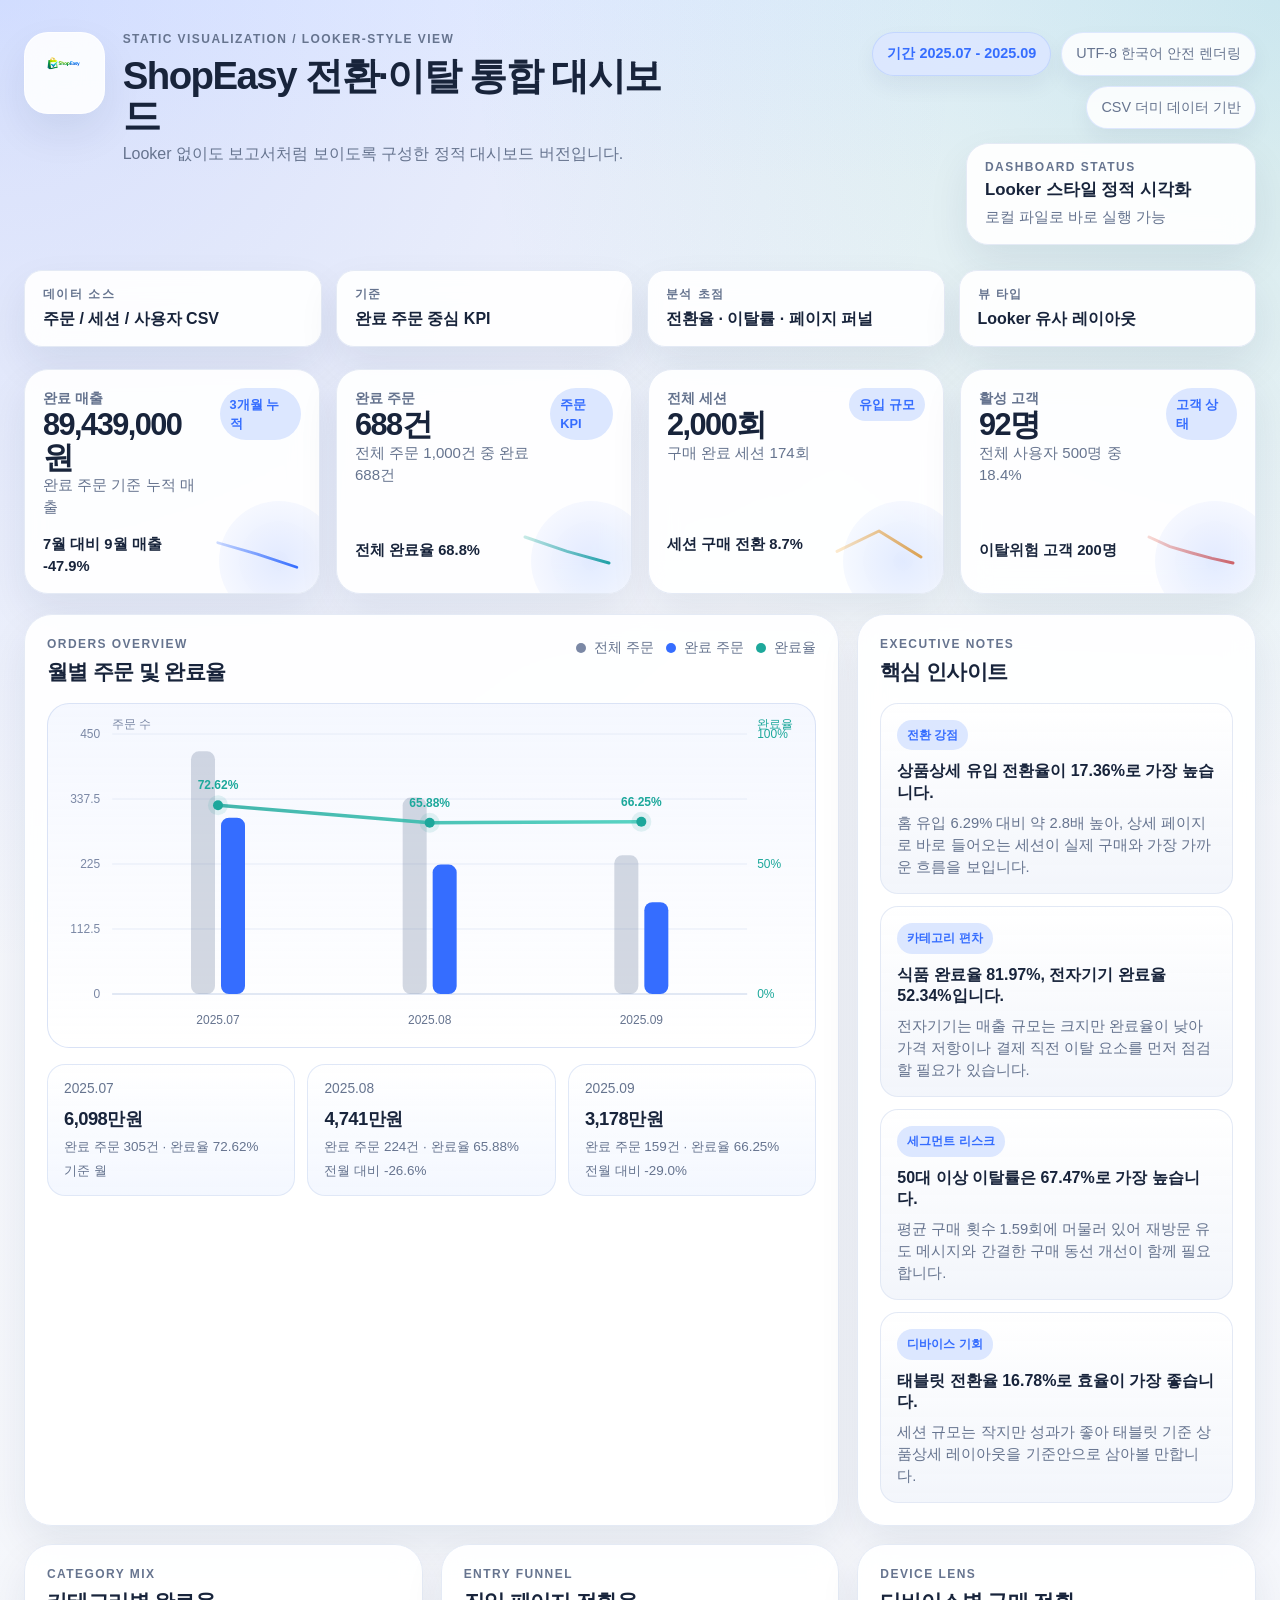
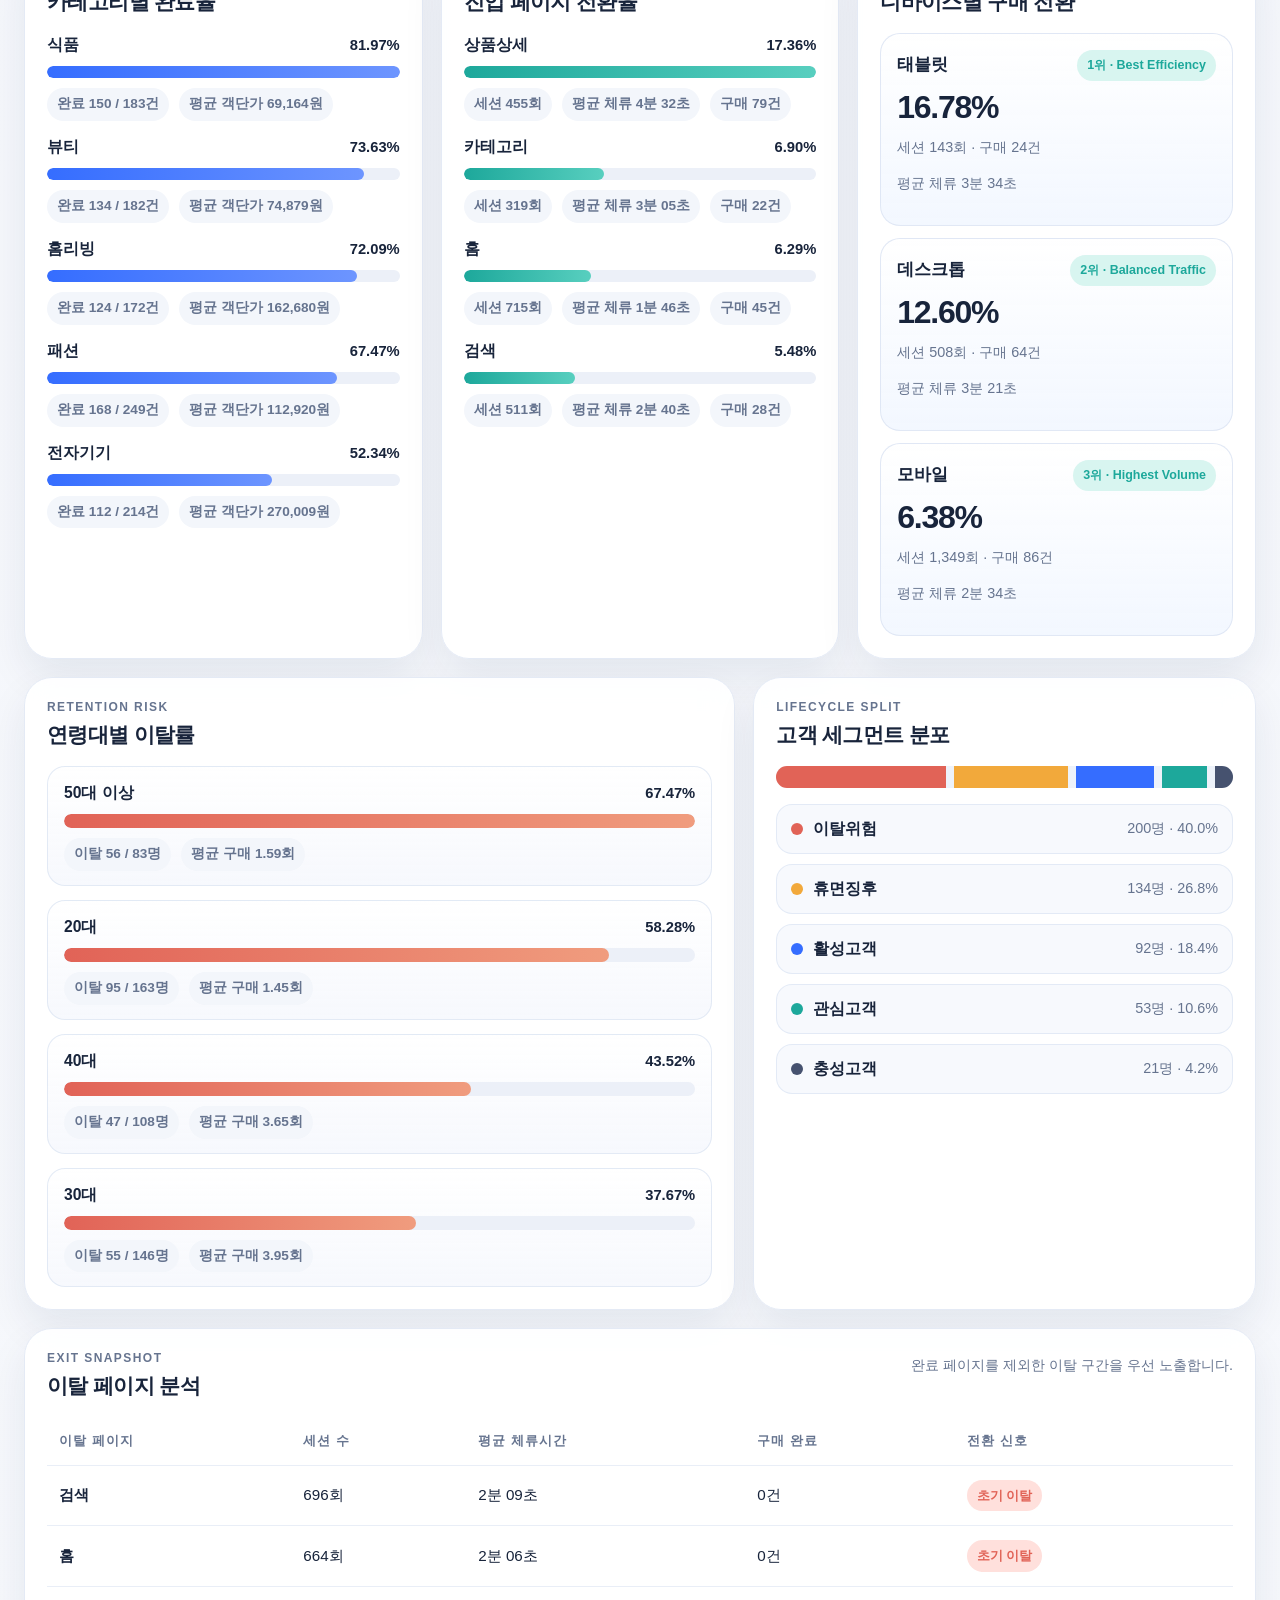
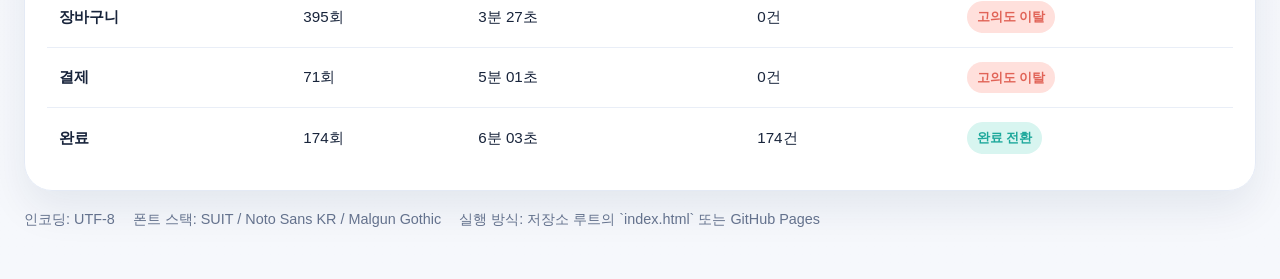
==== index.html @ 2dcf9343 "Publish ShopEasy static dashboard" ====
<!DOCTYPE html>
<html lang="ko">
  <head>
    <meta charset="UTF-8" />
    <meta name="viewport" content="width=device-width, initial-scale=1.0" />
    <base href="./looker-dashboard/" />
    <title>ShopEasy Looker 스타일 대시보드</title>
    <link rel="stylesheet" href="./styles.css" />
  </head>
  <body>
    <div class="app-shell">
      <header class="topbar">
        <div class="brand-block">
          <div class="brand-mark">
            <img src="./assets/brand-logo.png" alt="ShopEasy 브랜드 로고" />
          </div>
          <div class="brand-copy">
            <p class="eyebrow">Static Visualization / Looker-style View</p>
            <h1>ShopEasy 전환·이탈 통합 대시보드</h1>
            <p class="subtitle">
              Looker 없이도 보고서처럼 보이도록 구성한 정적 대시보드 버전입니다.
            </p>
          </div>
        </div>
        <div class="topbar-side">
          <div class="chip-stack">
            <span class="chip chip-strong">기간 2025.07 - 2025.09</span>
            <span class="chip">UTF-8 한국어 안전 렌더링</span>
            <span class="chip">CSV 더미 데이터 기반</span>
          </div>
          <div class="status-card">
            <span class="status-label">Dashboard Status</span>
            <strong>Looker 스타일 정적 시각화</strong>
            <span class="status-meta">로컬 파일로 바로 실행 가능</span>
          </div>
        </div>
      </header>

      <section class="filter-strip" aria-label="대시보드 필터 상태">
        <div class="filter-card">
          <span class="filter-label">데이터 소스</span>
          <strong>주문 / 세션 / 사용자 CSV</strong>
        </div>
        <div class="filter-card">
          <span class="filter-label">기준</span>
          <strong>완료 주문 중심 KPI</strong>
        </div>
        <div class="filter-card">
          <span class="filter-label">분석 초점</span>
          <strong>전환율 · 이탈률 · 페이지 퍼널</strong>
        </div>
        <div class="filter-card">
          <span class="filter-label">뷰 타입</span>
          <strong>Looker 유사 레이아웃</strong>
        </div>
      </section>

      <section class="kpi-grid" id="kpi-grid" aria-label="핵심 지표"></section>

      <main class="dashboard-grid">
        <section class="panel span-8">
          <div class="panel-header">
            <div>
              <p class="panel-label">Orders Overview</p>
              <h2>월별 주문 및 완료율</h2>
            </div>
            <div class="legend-inline">
              <span><i class="swatch swatch-slate"></i>전체 주문</span>
              <span><i class="swatch swatch-blue"></i>완료 주문</span>
              <span><i class="swatch swatch-teal"></i>완료율</span>
            </div>
          </div>
          <div class="chart-frame">
            <div id="monthly-chart" class="svg-chart" role="img" aria-label="월별 주문과 완료율 차트"></div>
          </div>
          <div class="mini-metrics" id="monthly-metrics"></div>
        </section>

        <aside class="panel span-4">
          <div class="panel-header">
            <div>
              <p class="panel-label">Executive Notes</p>
              <h2>핵심 인사이트</h2>
            </div>
          </div>
          <div class="insight-list" id="insight-list"></div>
        </aside>

        <section class="panel span-4">
          <div class="panel-header">
            <div>
              <p class="panel-label">Category Mix</p>
              <h2>카테고리별 완료율</h2>
            </div>
          </div>
          <div id="category-chart" class="metric-list"></div>
        </section>

        <section class="panel span-4">
          <div class="panel-header">
            <div>
              <p class="panel-label">Entry Funnel</p>
              <h2>진입 페이지 전환율</h2>
            </div>
          </div>
          <div id="entry-chart" class="metric-list"></div>
        </section>

        <section class="panel span-4">
          <div class="panel-header">
            <div>
              <p class="panel-label">Device Lens</p>
              <h2>디바이스별 구매 전환</h2>
            </div>
          </div>
          <div id="device-chart" class="device-grid"></div>
        </section>

        <section class="panel span-7">
          <div class="panel-header">
            <div>
              <p class="panel-label">Retention Risk</p>
              <h2>연령대별 이탈률</h2>
            </div>
          </div>
          <div id="age-chart" class="metric-list metric-list-wide"></div>
        </section>

        <section class="panel span-5">
          <div class="panel-header">
            <div>
              <p class="panel-label">Lifecycle Split</p>
              <h2>고객 세그먼트 분포</h2>
            </div>
          </div>
          <div class="segment-stack" id="segment-stack"></div>
          <div class="segment-legend" id="segment-legend"></div>
        </section>

        <section class="panel span-12">
          <div class="panel-header">
            <div>
              <p class="panel-label">Exit Snapshot</p>
              <h2>이탈 페이지 분석</h2>
            </div>
            <p class="panel-note">완료 페이지를 제외한 이탈 구간을 우선 노출합니다.</p>
          </div>
          <div class="table-shell">
            <table class="data-table">
              <thead>
                <tr>
                  <th>이탈 페이지</th>
                  <th>세션 수</th>
                  <th>평균 체류시간</th>
                  <th>구매 완료</th>
                  <th>전환 신호</th>
                </tr>
              </thead>
              <tbody id="exit-table-body"></tbody>
            </table>
          </div>
        </section>
      </main>

      <footer class="page-footer">
        <span>인코딩: UTF-8</span>
        <span>폰트 스택: SUIT / Noto Sans KR / Malgun Gothic</span>
        <span>실행 방식: 저장소 루트의 `index.html` 또는 GitHub Pages</span>
      </footer>
    </div>

    <script src="./script.js" charset="UTF-8"></script>
  </body>
</html>
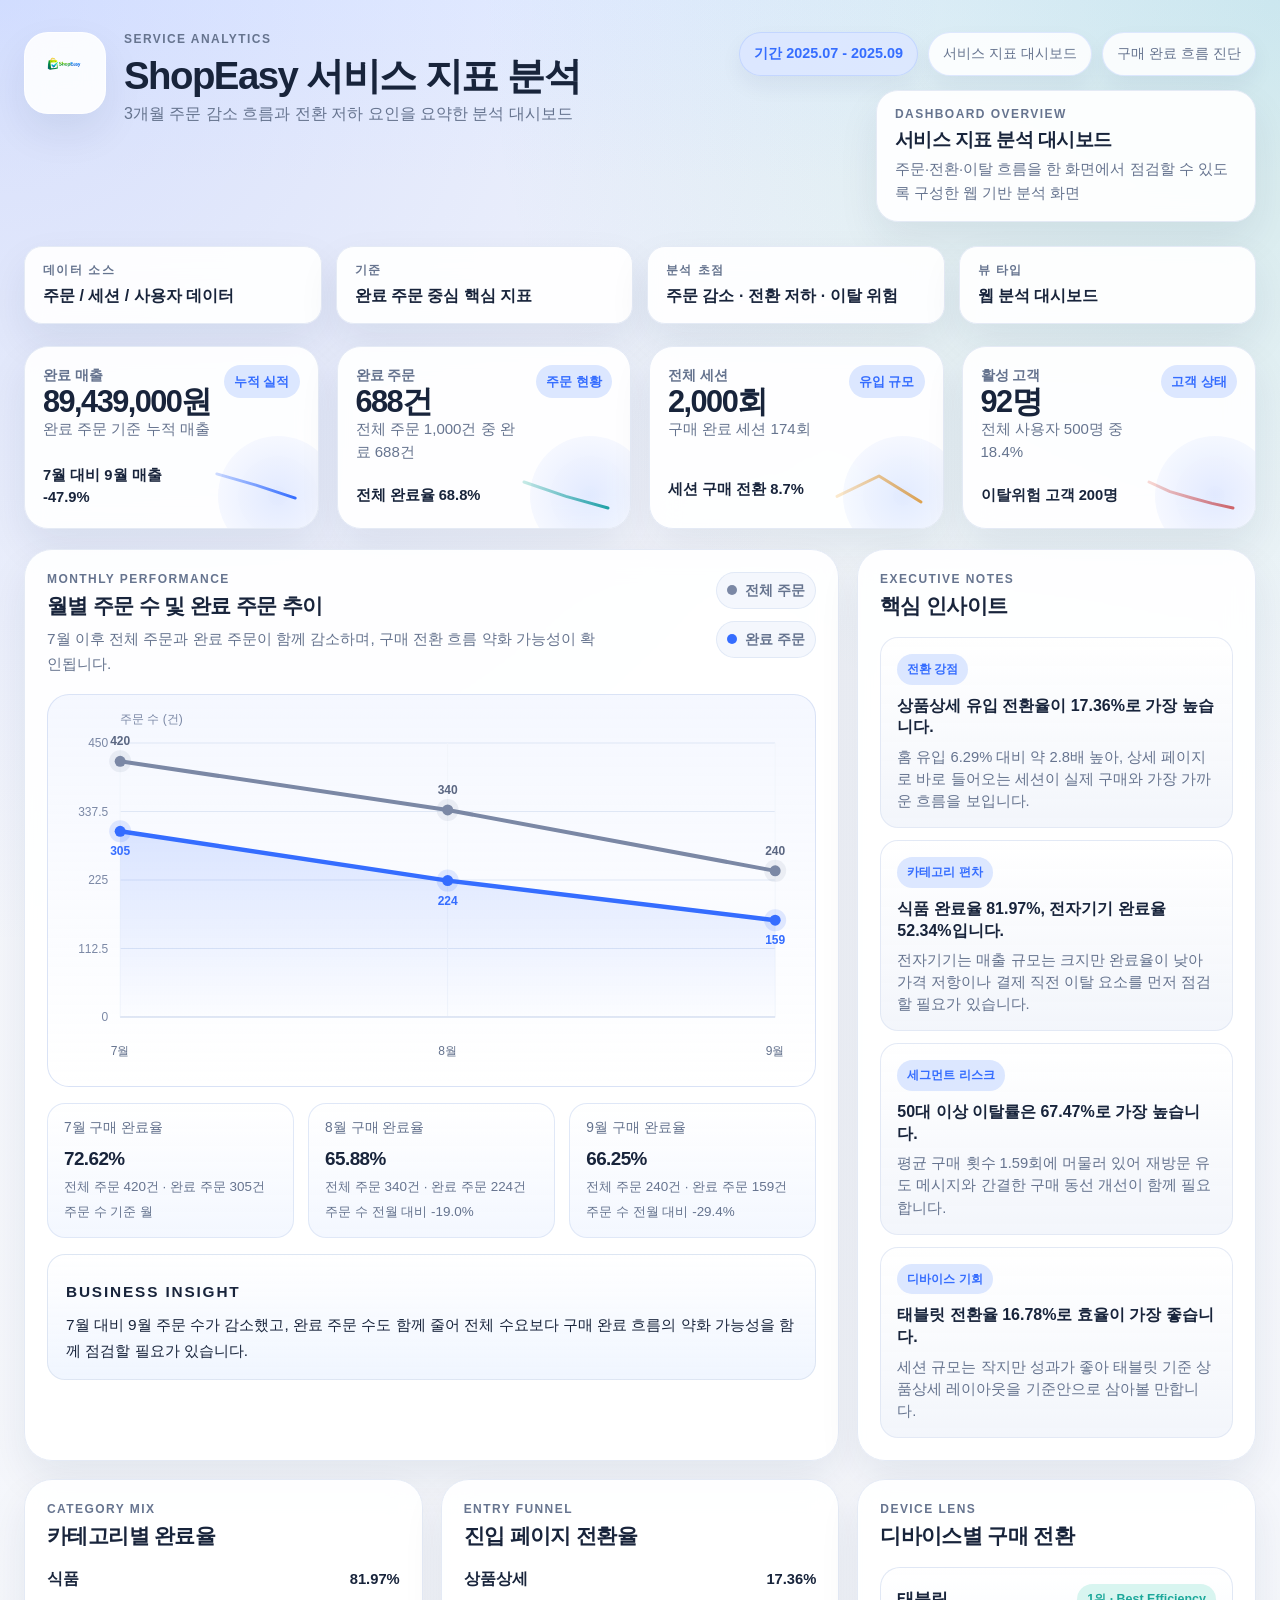
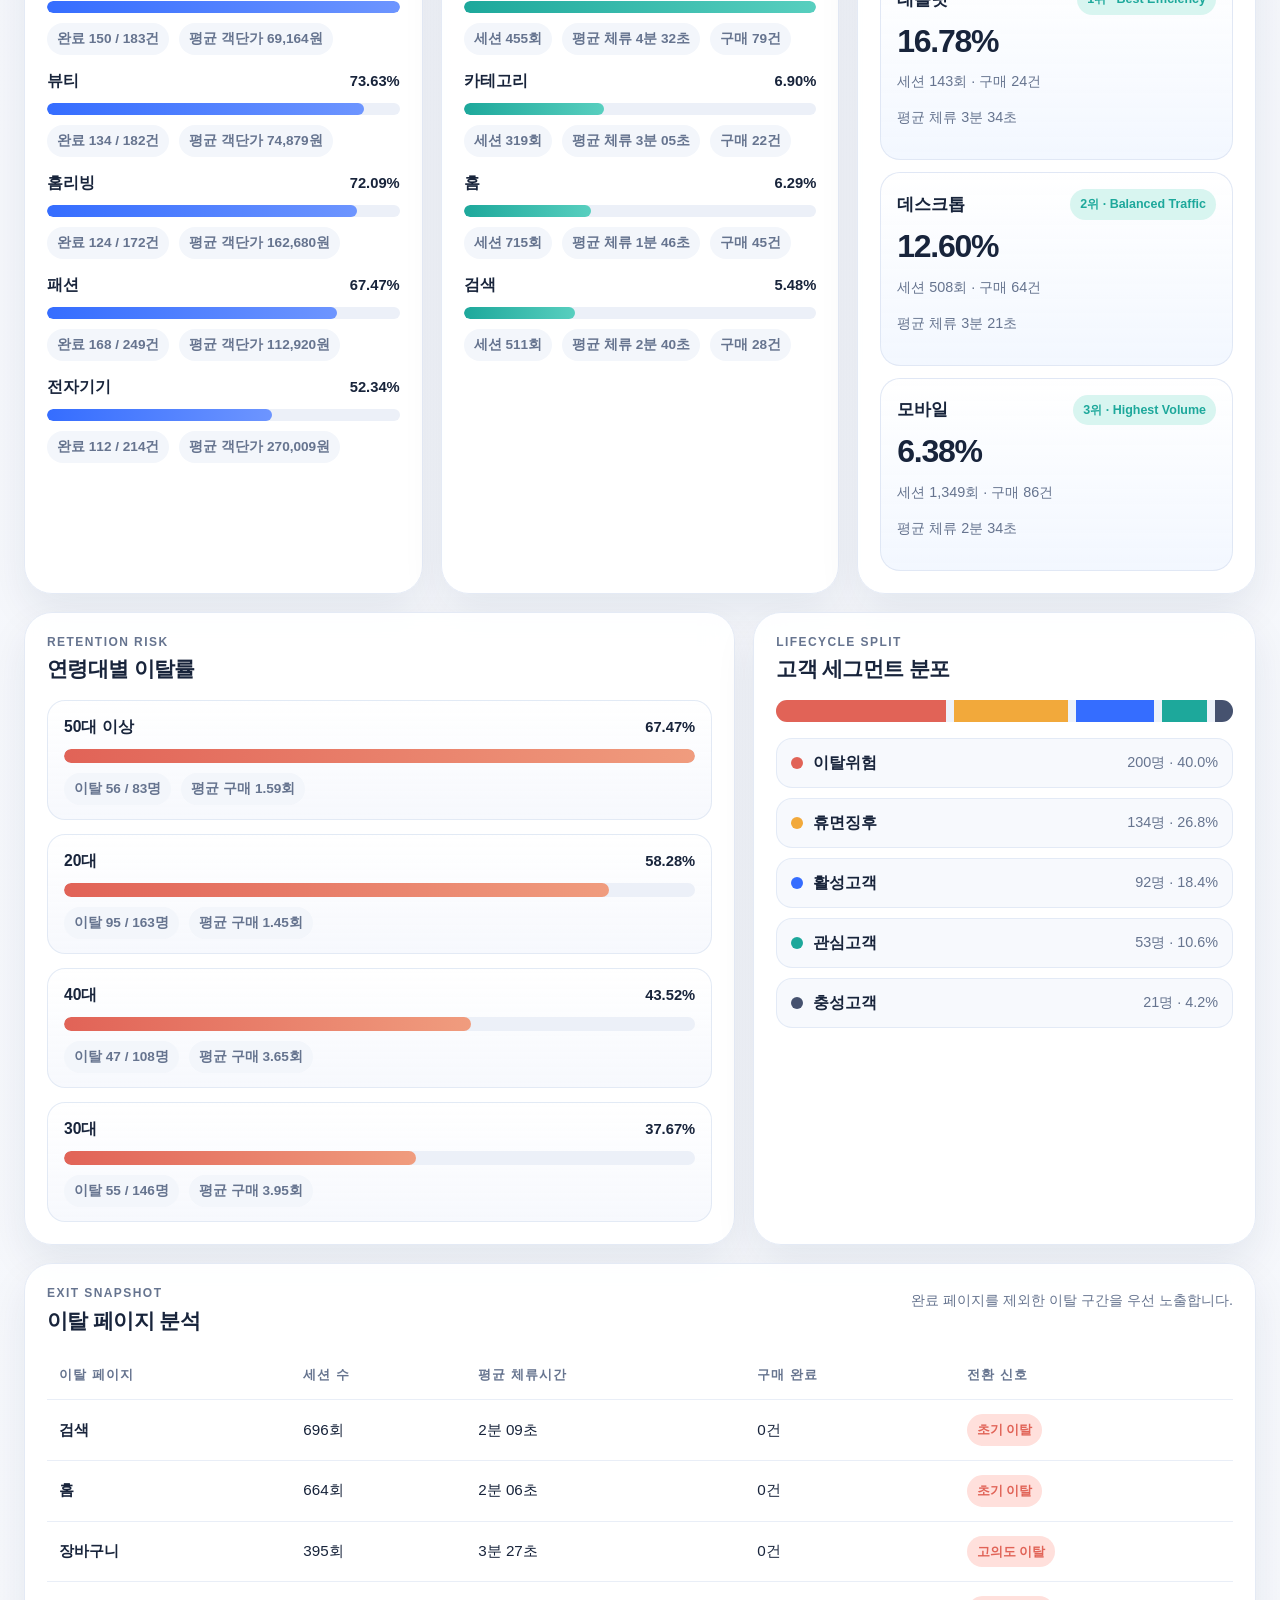
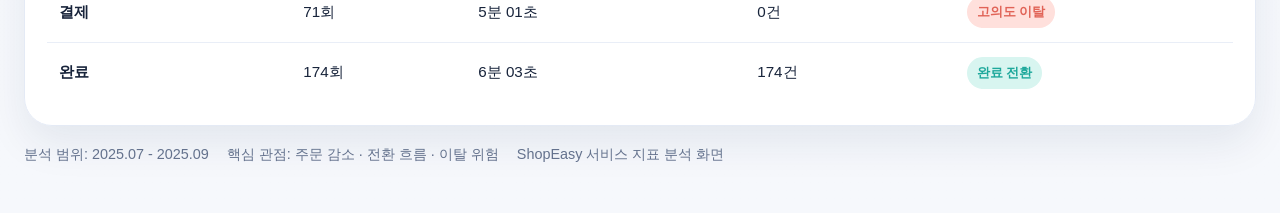
==== commit c73516ef: "Refine dashboard copy and monthly trend section" ====
--- a/index.html
+++ b/index.html
@@ -4,7 +4,7 @@
     <meta charset="UTF-8" />
     <meta name="viewport" content="width=device-width, initial-scale=1.0" />
     <base href="./looker-dashboard/" />
-    <title>ShopEasy Looker 스타일 대시보드</title>
+    <title>ShopEasy 서비스 지표 분석</title>
     <link rel="stylesheet" href="./styles.css" />
   </head>
   <body>
@@ -15,23 +15,23 @@
             <img src="./assets/brand-logo.png" alt="ShopEasy 브랜드 로고" />
           </div>
           <div class="brand-copy">
-            <p class="eyebrow">Static Visualization / Looker-style View</p>
-            <h1>ShopEasy 전환·이탈 통합 대시보드</h1>
+            <p class="eyebrow">SERVICE ANALYTICS</p>
+            <h1>ShopEasy 서비스 지표 분석</h1>
             <p class="subtitle">
-              Looker 없이도 보고서처럼 보이도록 구성한 정적 대시보드 버전입니다.
+              3개월 주문 감소 흐름과 전환 저하 요인을 요약한 분석 대시보드
             </p>
           </div>
         </div>
         <div class="topbar-side">
           <div class="chip-stack">
             <span class="chip chip-strong">기간 2025.07 - 2025.09</span>
-            <span class="chip">UTF-8 한국어 안전 렌더링</span>
-            <span class="chip">CSV 더미 데이터 기반</span>
+            <span class="chip">서비스 지표 대시보드</span>
+            <span class="chip">구매 완료 흐름 진단</span>
           </div>
           <div class="status-card">
-            <span class="status-label">Dashboard Status</span>
-            <strong>Looker 스타일 정적 시각화</strong>
-            <span class="status-meta">로컬 파일로 바로 실행 가능</span>
+            <span class="status-label">DASHBOARD OVERVIEW</span>
+            <strong>서비스 지표 분석 대시보드</strong>
+            <span class="status-meta">주문·전환·이탈 흐름을 한 화면에서 점검할 수 있도록 구성한 웹 기반 분석 화면</span>
           </div>
         </div>
       </header>
@@ -39,41 +39,44 @@
       <section class="filter-strip" aria-label="대시보드 필터 상태">
         <div class="filter-card">
           <span class="filter-label">데이터 소스</span>
-          <strong>주문 / 세션 / 사용자 CSV</strong>
+          <strong>주문 / 세션 / 사용자 데이터</strong>
         </div>
         <div class="filter-card">
           <span class="filter-label">기준</span>
-          <strong>완료 주문 중심 KPI</strong>
+          <strong>완료 주문 중심 핵심 지표</strong>
         </div>
         <div class="filter-card">
           <span class="filter-label">분석 초점</span>
-          <strong>전환율 · 이탈률 · 페이지 퍼널</strong>
+          <strong>주문 감소 · 전환 저하 · 이탈 위험</strong>
         </div>
         <div class="filter-card">
           <span class="filter-label">뷰 타입</span>
-          <strong>Looker 유사 레이아웃</strong>
+          <strong>웹 분석 대시보드</strong>
         </div>
       </section>
 
       <section class="kpi-grid" id="kpi-grid" aria-label="핵심 지표"></section>
 
       <main class="dashboard-grid">
-        <section class="panel span-8">
+        <section class="panel span-8 monthly-panel">
           <div class="panel-header">
             <div>
-              <p class="panel-label">Orders Overview</p>
-              <h2>월별 주문 및 완료율</h2>
+              <p class="panel-label">Monthly Performance</p>
+              <h2>월별 주문 수 및 완료 주문 추이</h2>
+              <p class="panel-subtitle">
+                7월 이후 전체 주문과 완료 주문이 함께 감소하며, 구매 전환 흐름 약화 가능성이 확인됩니다.
+              </p>
             </div>
             <div class="legend-inline">
               <span><i class="swatch swatch-slate"></i>전체 주문</span>
               <span><i class="swatch swatch-blue"></i>완료 주문</span>
-              <span><i class="swatch swatch-teal"></i>완료율</span>
             </div>
           </div>
           <div class="chart-frame">
-            <div id="monthly-chart" class="svg-chart" role="img" aria-label="월별 주문과 완료율 차트"></div>
+            <div id="monthly-chart" class="svg-chart" role="img" aria-label="월별 주문 수 및 완료 주문 추이 차트"></div>
           </div>
           <div class="mini-metrics" id="monthly-metrics"></div>
+          <div class="monthly-insight" id="monthly-insight"></div>
         </section>
 
         <aside class="panel span-4">
@@ -163,9 +166,9 @@
       </main>
 
       <footer class="page-footer">
-        <span>인코딩: UTF-8</span>
-        <span>폰트 스택: SUIT / Noto Sans KR / Malgun Gothic</span>
-        <span>실행 방식: 저장소 루트의 `index.html` 또는 GitHub Pages</span>
+        <span>분석 범위: 2025.07 - 2025.09</span>
+        <span>핵심 관점: 주문 감소 · 전환 흐름 · 이탈 위험</span>
+        <span>ShopEasy 서비스 지표 분석 화면</span>
       </footer>
     </div>
 
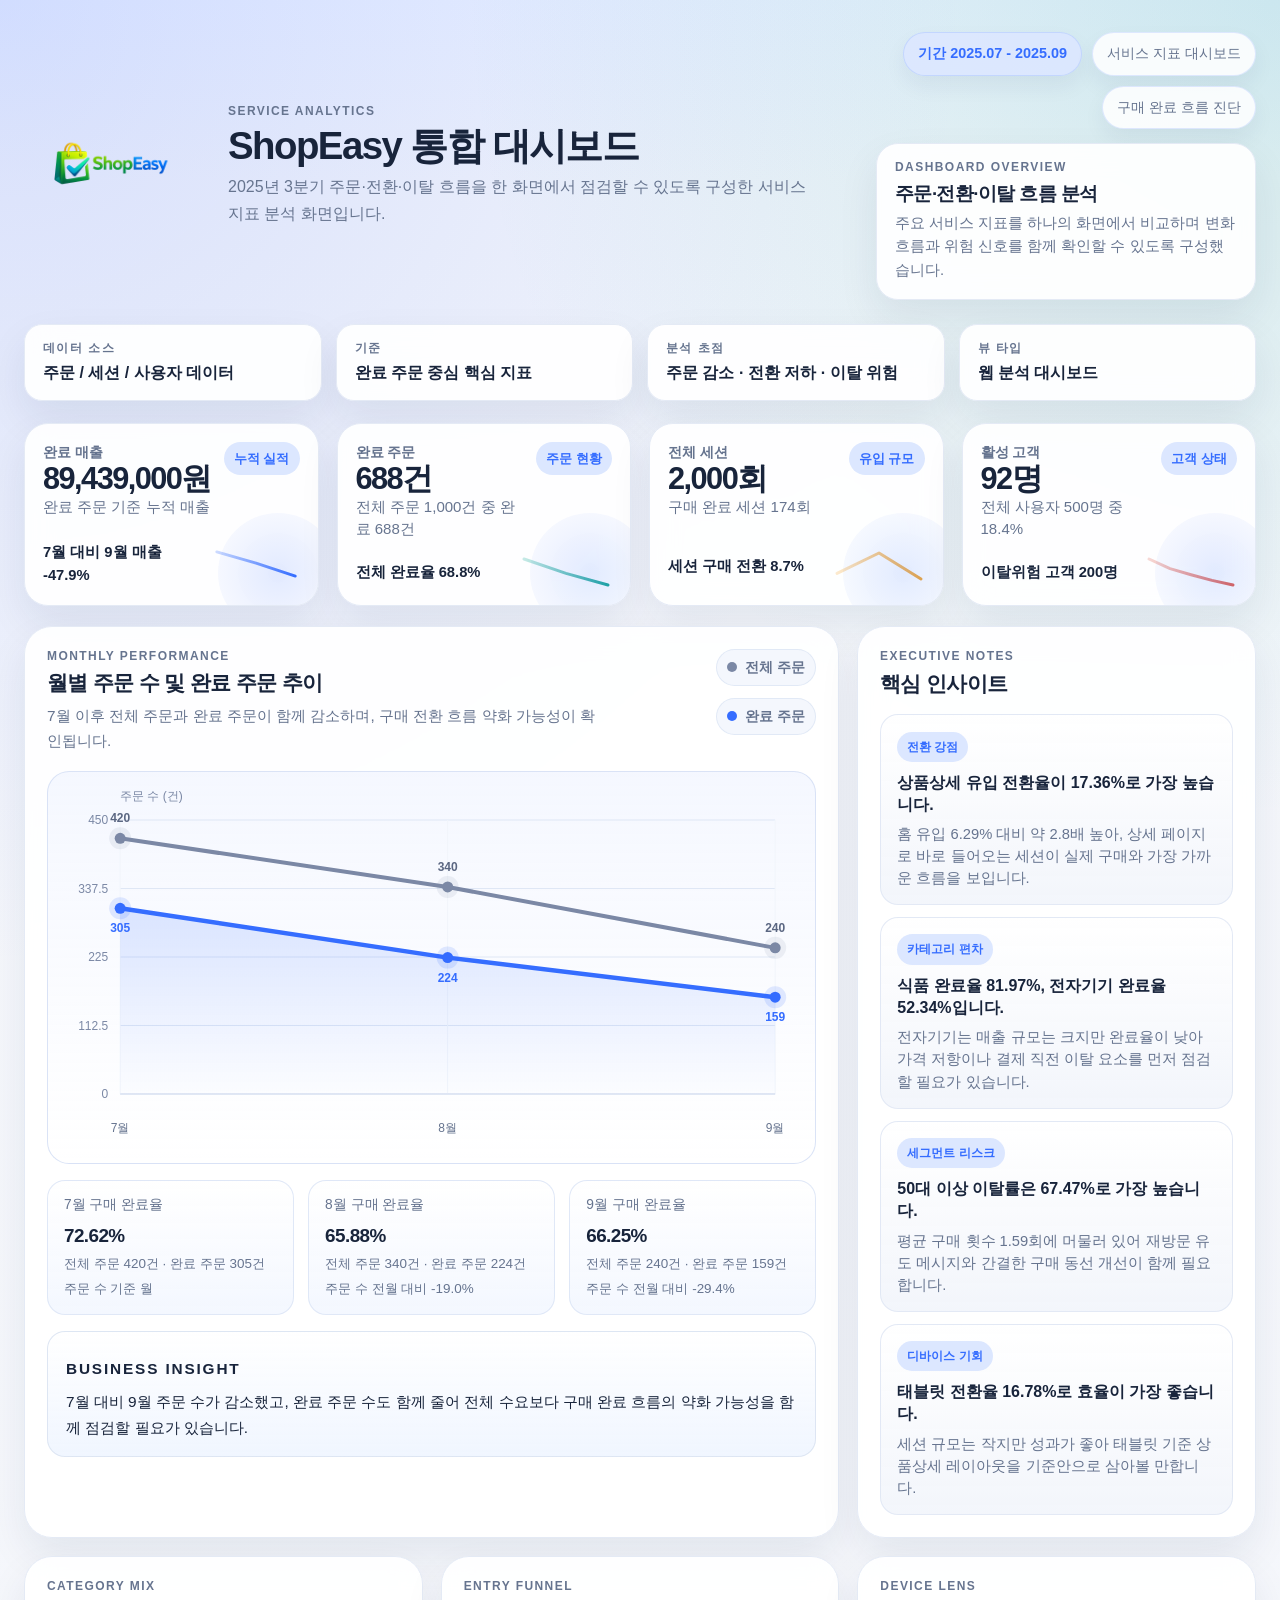
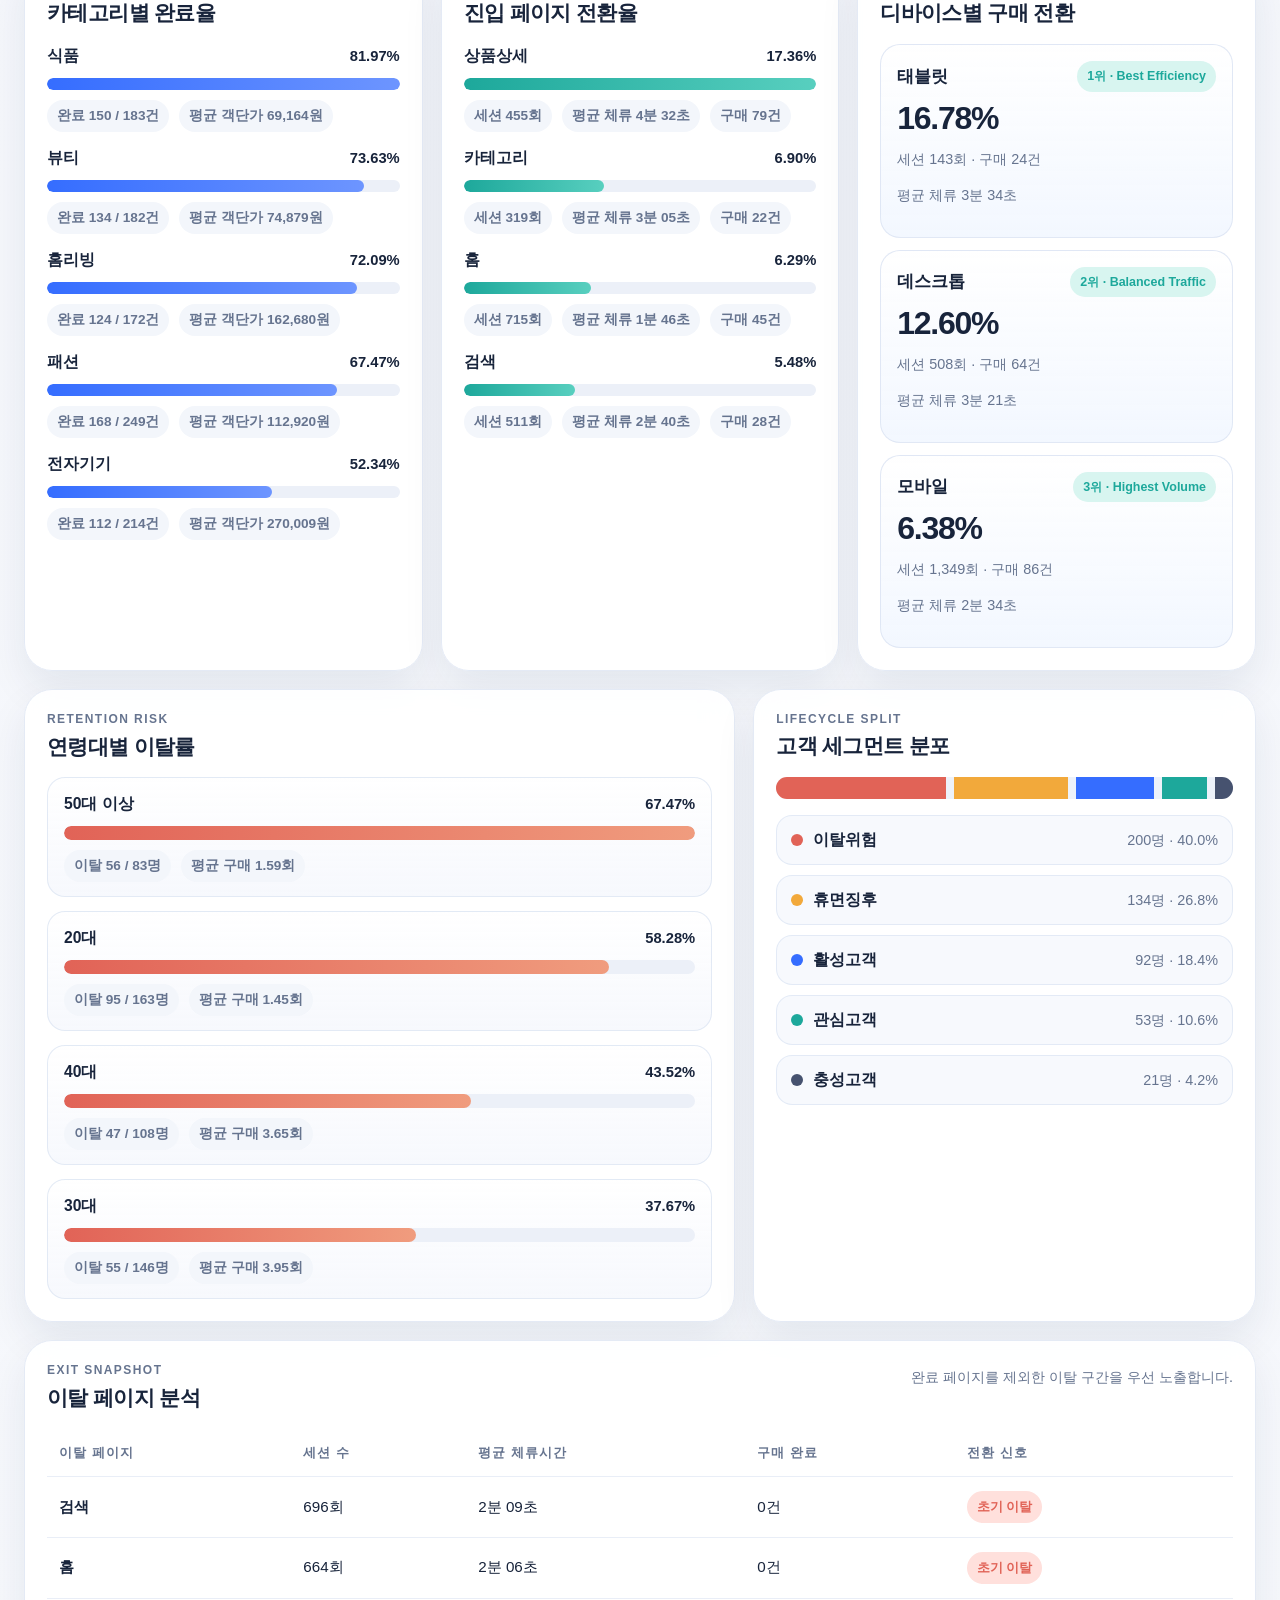
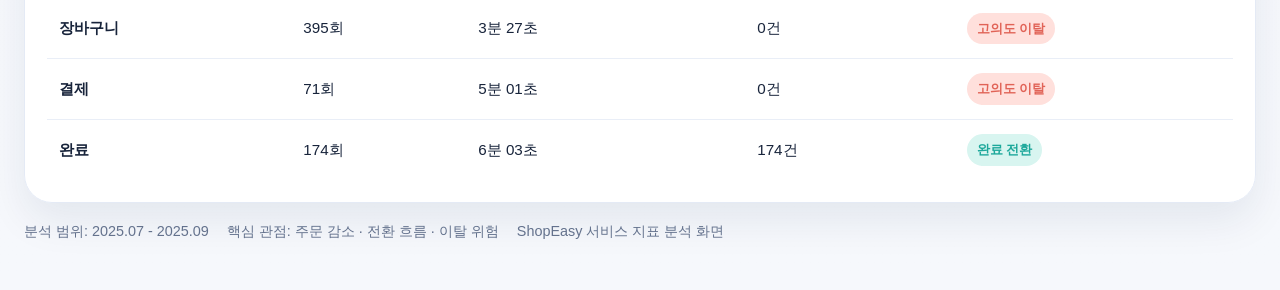
==== commit de26036b: "Refine dashboard header and logo branding" ====
--- a/index.html
+++ b/index.html
@@ -4,7 +4,7 @@
     <meta charset="UTF-8" />
     <meta name="viewport" content="width=device-width, initial-scale=1.0" />
     <base href="./looker-dashboard/" />
-    <title>ShopEasy 서비스 지표 분석</title>
+    <title>ShopEasy 통합 대시보드</title>
     <link rel="stylesheet" href="./styles.css" />
   </head>
   <body>
@@ -16,9 +16,9 @@
           </div>
           <div class="brand-copy">
             <p class="eyebrow">SERVICE ANALYTICS</p>
-            <h1>ShopEasy 서비스 지표 분석</h1>
+            <h1>ShopEasy 통합 대시보드</h1>
             <p class="subtitle">
-              3개월 주문 감소 흐름과 전환 저하 요인을 요약한 분석 대시보드
+              2025년 3분기 주문·전환·이탈 흐름을 한 화면에서 점검할 수 있도록 구성한 서비스 지표 분석 화면입니다.
             </p>
           </div>
         </div>
@@ -30,8 +30,8 @@
           </div>
           <div class="status-card">
             <span class="status-label">DASHBOARD OVERVIEW</span>
-            <strong>서비스 지표 분석 대시보드</strong>
-            <span class="status-meta">주문·전환·이탈 흐름을 한 화면에서 점검할 수 있도록 구성한 웹 기반 분석 화면</span>
+            <strong>주문·전환·이탈 흐름 분석</strong>
+            <span class="status-meta">주요 서비스 지표를 하나의 화면에서 비교하며 변화 흐름과 위험 신호를 함께 확인할 수 있도록 구성했습니다.</span>
           </div>
         </div>
       </header>
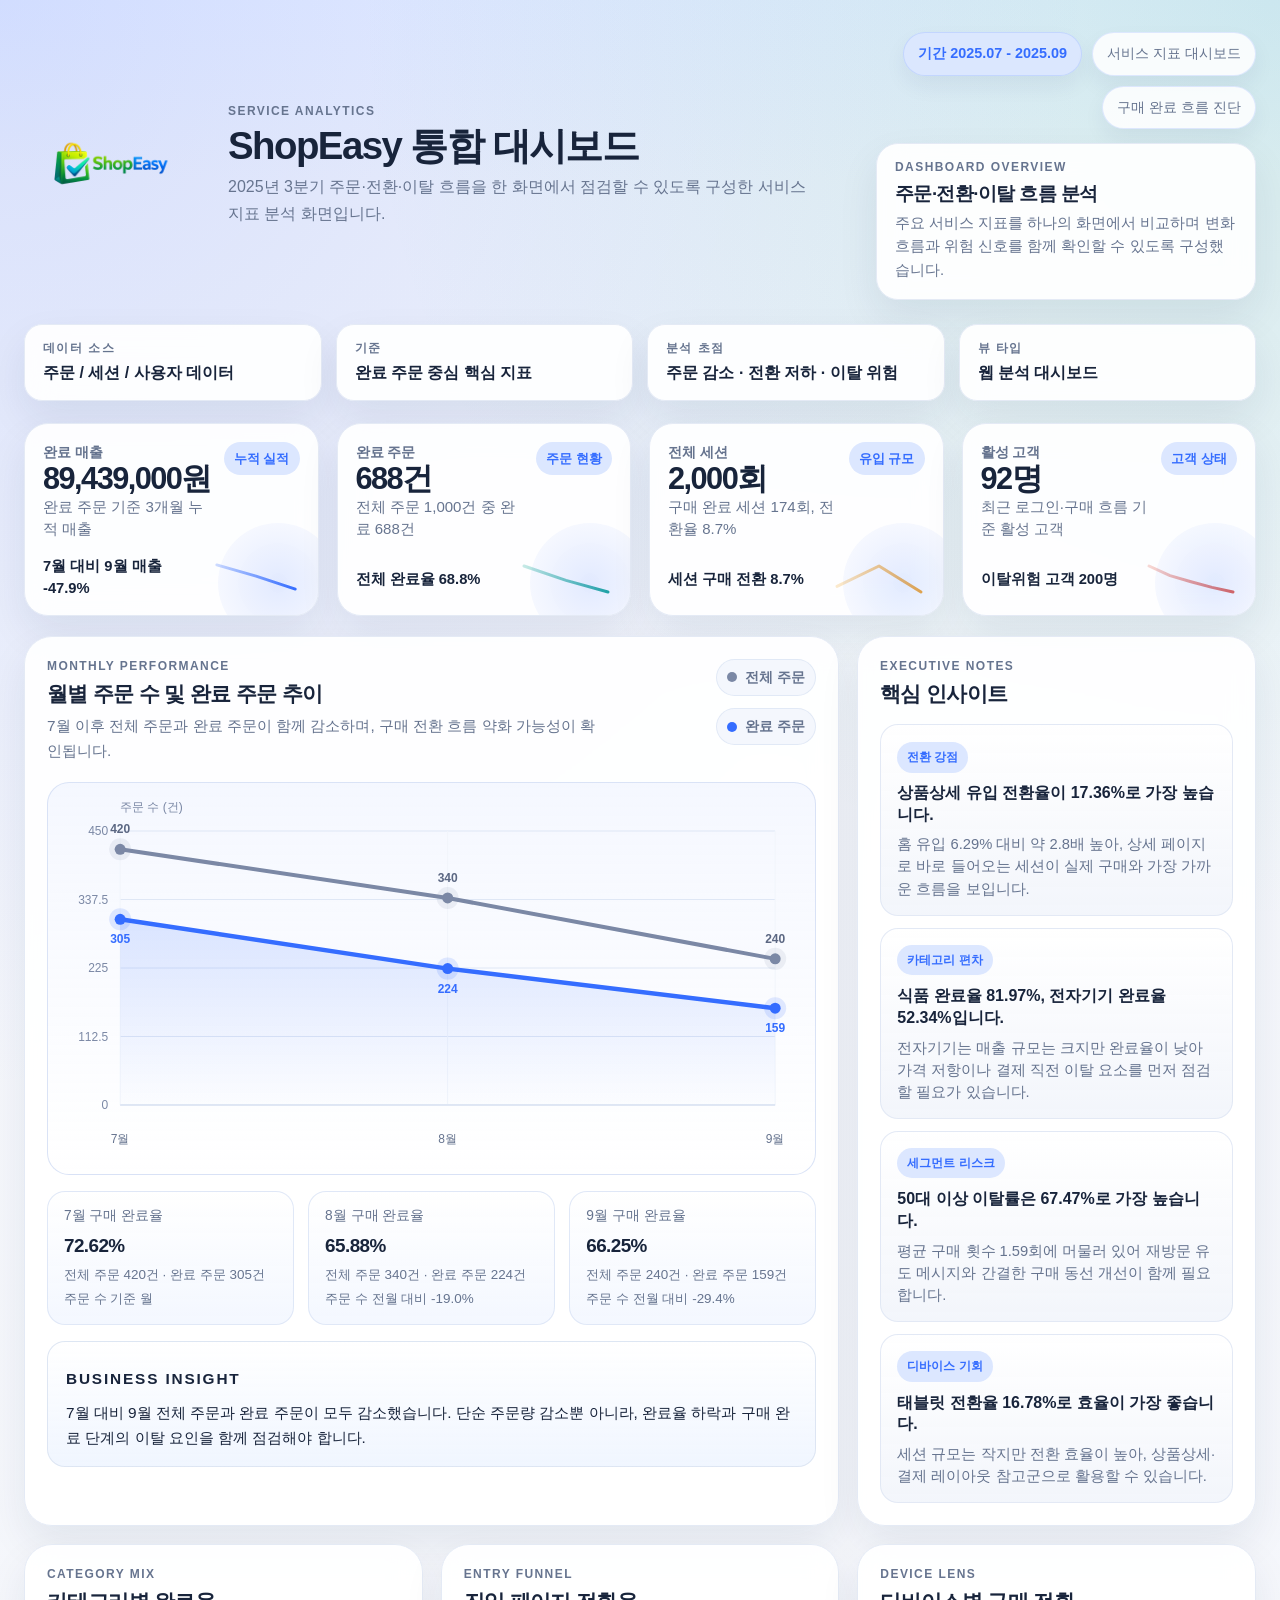
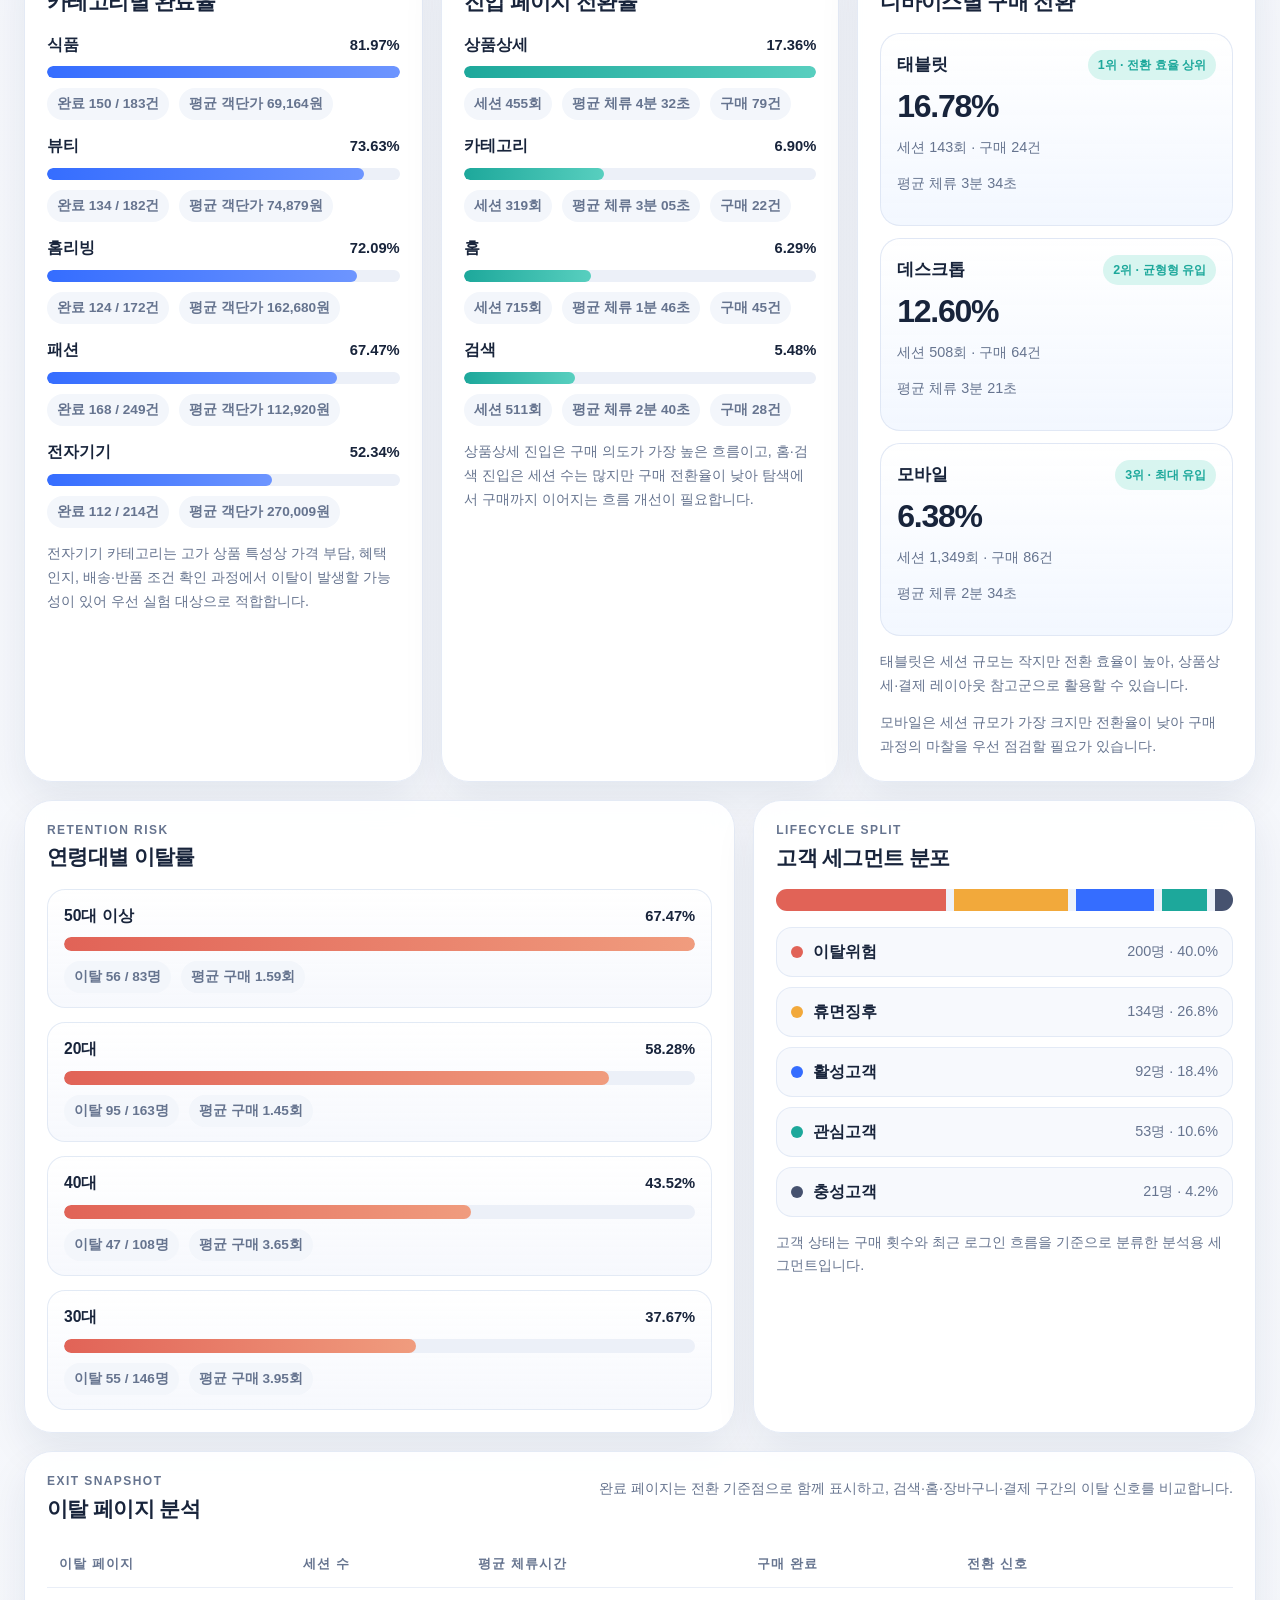
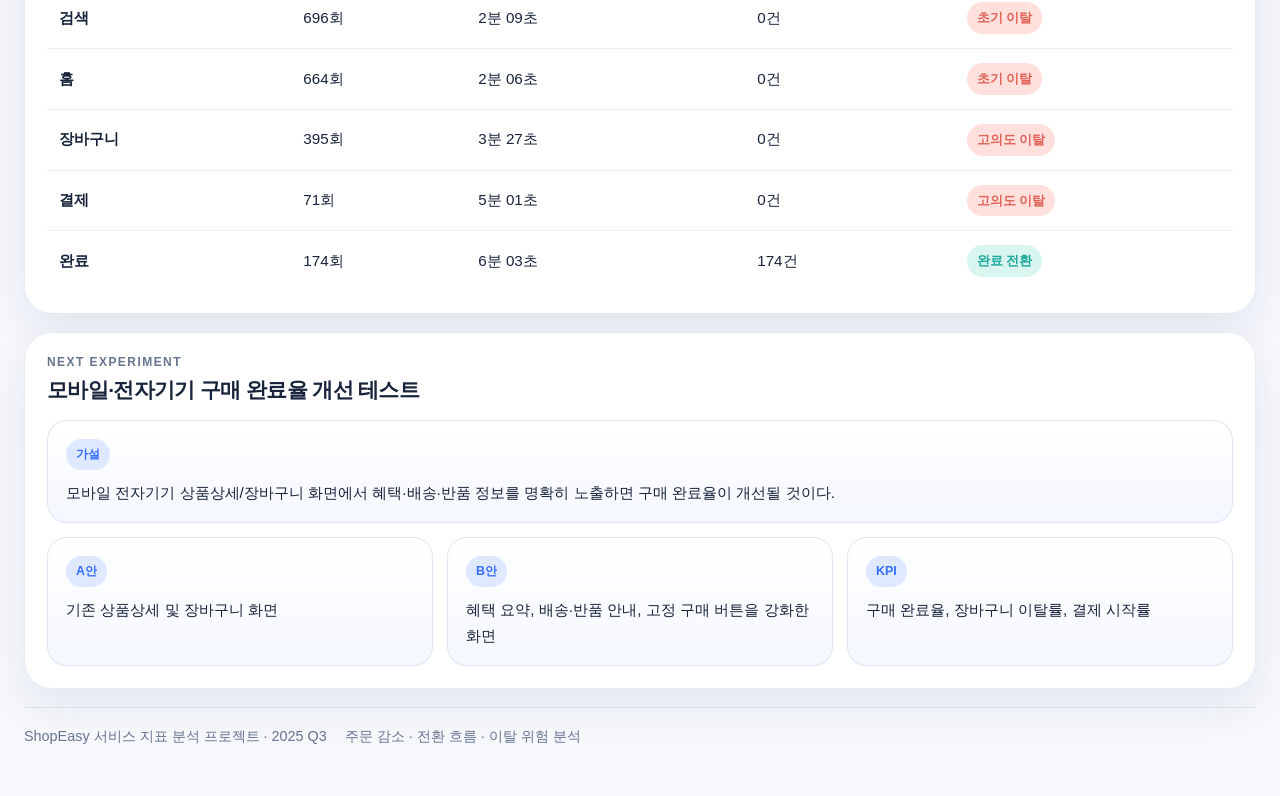
==== commit 4308f045: "Finalize ShopEasy dashboard portfolio polish" ====
--- a/index.html
+++ b/index.html
@@ -97,6 +97,9 @@
             </div>
           </div>
           <div id="category-chart" class="metric-list"></div>
+          <p class="section-note">
+            전자기기 카테고리는 고가 상품 특성상 가격 부담, 혜택 인지, 배송·반품 조건 확인 과정에서 이탈이 발생할 가능성이 있어 우선 실험 대상으로 적합합니다.
+          </p>
         </section>
 
         <section class="panel span-4">
@@ -107,6 +110,9 @@
             </div>
           </div>
           <div id="entry-chart" class="metric-list"></div>
+          <p class="section-note">
+            상품상세 진입은 구매 의도가 가장 높은 흐름이고, 홈·검색 진입은 세션 수는 많지만 구매 전환율이 낮아 탐색에서 구매까지 이어지는 흐름 개선이 필요합니다.
+          </p>
         </section>
 
         <section class="panel span-4">
@@ -117,6 +123,12 @@
             </div>
           </div>
           <div id="device-chart" class="device-grid"></div>
+          <p class="section-note">
+            태블릿은 세션 규모는 작지만 전환 효율이 높아, 상품상세·결제 레이아웃 참고군으로 활용할 수 있습니다.
+          </p>
+          <p class="section-note">
+            모바일은 세션 규모가 가장 크지만 전환율이 낮아 구매 과정의 마찰을 우선 점검할 필요가 있습니다.
+          </p>
         </section>
 
         <section class="panel span-7">
@@ -138,6 +150,9 @@
           </div>
           <div class="segment-stack" id="segment-stack"></div>
           <div class="segment-legend" id="segment-legend"></div>
+          <p class="section-note">
+            고객 상태는 구매 횟수와 최근 로그인 흐름을 기준으로 분류한 분석용 세그먼트입니다.
+          </p>
         </section>
 
         <section class="panel span-12">
@@ -146,7 +161,7 @@
               <p class="panel-label">Exit Snapshot</p>
               <h2>이탈 페이지 분석</h2>
             </div>
-            <p class="panel-note">완료 페이지를 제외한 이탈 구간을 우선 노출합니다.</p>
+            <p class="panel-note">완료 페이지는 전환 기준점으로 함께 표시하고, 검색·홈·장바구니·결제 구간의 이탈 신호를 비교합니다.</p>
           </div>
           <div class="table-shell">
             <table class="data-table">
@@ -163,12 +178,40 @@
             </table>
           </div>
         </section>
+
+        <section class="panel span-12 experiment-panel">
+          <div class="panel-header">
+            <div>
+              <p class="panel-label">NEXT EXPERIMENT</p>
+              <h2>모바일·전자기기 구매 완료율 개선 테스트</h2>
+            </div>
+          </div>
+          <div class="experiment-grid">
+            <article class="experiment-card experiment-card-wide">
+              <span class="experiment-label">가설</span>
+              <p>
+                모바일 전자기기 상품상세/장바구니 화면에서 혜택·배송·반품 정보를 명확히 노출하면 구매 완료율이 개선될 것이다.
+              </p>
+            </article>
+            <article class="experiment-card">
+              <span class="experiment-label">A안</span>
+              <p>기존 상품상세 및 장바구니 화면</p>
+            </article>
+            <article class="experiment-card">
+              <span class="experiment-label">B안</span>
+              <p>혜택 요약, 배송·반품 안내, 고정 구매 버튼을 강화한 화면</p>
+            </article>
+            <article class="experiment-card">
+              <span class="experiment-label">KPI</span>
+              <p>구매 완료율, 장바구니 이탈률, 결제 시작률</p>
+            </article>
+          </div>
+        </section>
       </main>
 
       <footer class="page-footer">
-        <span>분석 범위: 2025.07 - 2025.09</span>
-        <span>핵심 관점: 주문 감소 · 전환 흐름 · 이탈 위험</span>
-        <span>ShopEasy 서비스 지표 분석 화면</span>
+        <span>ShopEasy 서비스 지표 분석 프로젝트 · 2025 Q3</span>
+        <span>주문 감소 · 전환 흐름 · 이탈 위험 분석</span>
       </footer>
     </div>
 
